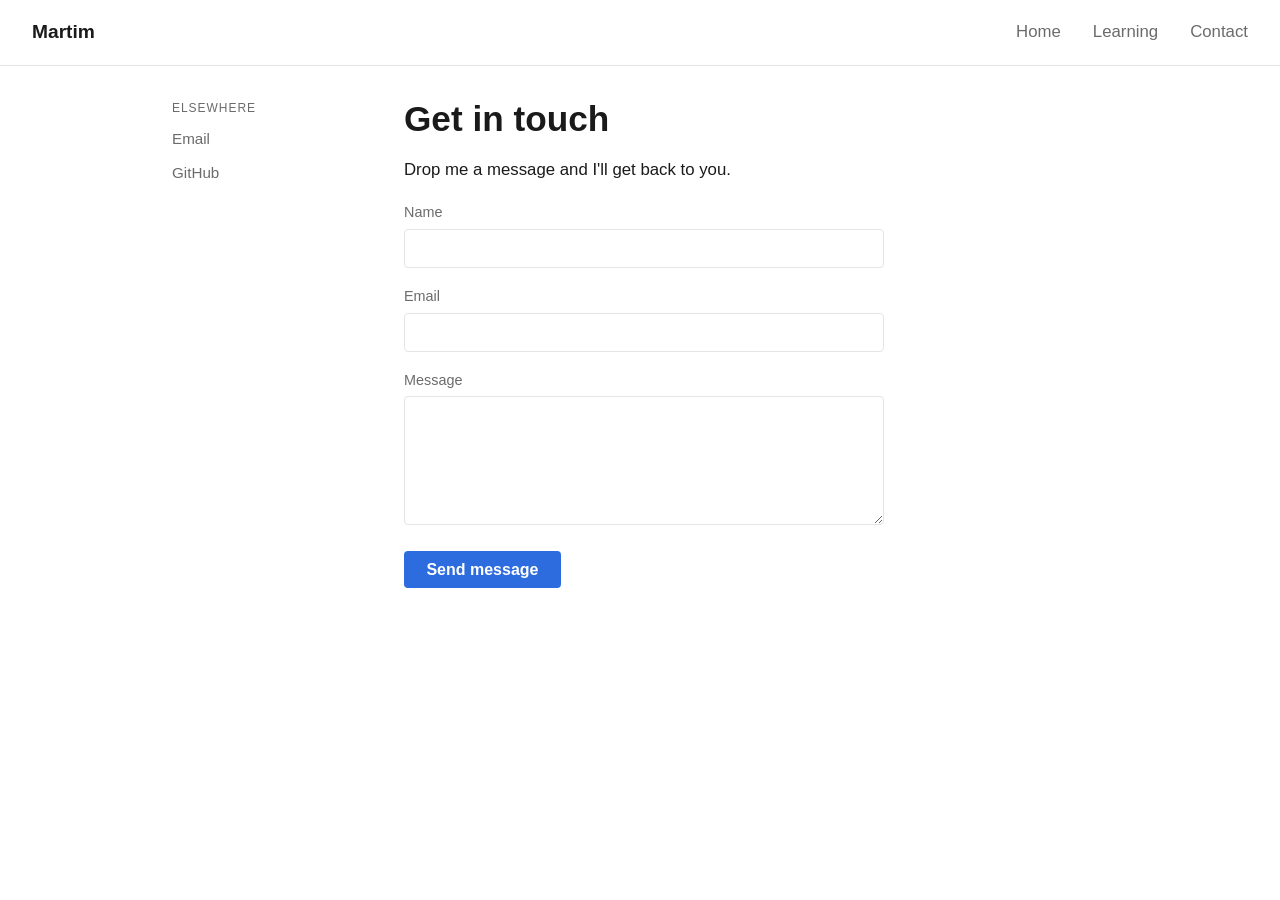
==== contact.html @ a99d15ad "initial website before Bootstrap migration" ====
<!doctype html>
<html lang="en">
  <head>
    <meta charset="UTF-8" />
    <meta name="viewport" content="width=device-width, initial-scale=1.0" />
    <title>Contact — Martim</title>
    <link rel="stylesheet" href="style.css" />
  </head>
  <body>
    <!-- ===== TOP NAV BAR ===== -->
    <header class="site-header">
      <a href="index.html" class="brand">Martim</a>
      <nav class="main-nav">
        <a href="index.html">Home</a>
        <a href="learning.html">Learning</a>
        <a href="contact.html">Contact</a>
      </nav>
    </header>

    <!-- ===== TWO-COLUMN SHELL ===== -->
    <div class="layout">
      <!-- LEFT: other ways to reach me -->
      <aside class="sidebar">
        <p class="sidebar-label">Elsewhere</p>
        <nav class="sidebar-nav">
          <a href="mailto:martimcolour@gmail.com">Email</a>
          <a
            href="https://github.com/MartimLou95"
            rel="noopener"
            target="_blank"
            >GitHub</a
          >
        </nav>
      </aside>

      <!-- RIGHT: the contact form -->
      <main class="content">
        <h1>Get in touch</h1>
        <p>Drop me a message and I'll get back to you.</p>

        <form action="#" method="post" class="contact-form">
          <div class="form-group">
            <label for="name">Name</label>
            <input type="text" id="name" name="name" required />
          </div>

          <div class="form-group">
            <label for="email">Email</label>
            <input type="email" id="email" name="email" required />
          </div>

          <div class="form-group">
            <label for="message">Message</label>
            <textarea id="message" name="message" rows="6" required></textarea>
          </div>

          <button type="submit" class="btn">Send message</button>
        </form>
      </main>
    </div>
  </body>
</html>
---- style.css ----
/* ── 1. Theme variables (light theme for now) ── */
:root {
  --color-bg: #ffffff;
  --color-text: #1a1a1a;
  --color-muted: #6b6b6b;
  --color-accent: #2d6cdf;
  --color-border: #e5e5e5;

  --font-body:
    -apple-system, BlinkMacSystemFont, "Segoe UI", Roboto, sans-serif;

  --space-sm: 0.5rem;
  --space-md: 1rem;
  --space-lg: 2rem;
  --content-width: 720px;
}

/* ── 2. Reset ── */
*,
*::before,
*::after {
  box-sizing: border-box;
  margin: 0;
  padding: 0;
}

/* ── 3. Base ── */
body {
  background-color: var(--color-bg);
  color: var(--color-text);
  font-family: var(--font-body);
  font-size: 1.05rem;
  line-height: 1.7;
}

/* ── 4. Typography ── */
h1 {
  font-size: 2.2rem;
  line-height: 1.2;
  margin-bottom: var(--space-md);
}
h2 {
  font-size: 1.4rem;
  margin-top: var(--space-lg);
  margin-bottom: var(--space-sm);
}

p {
  margin-bottom: var(--space-md);
}

a {
  color: var(--color-accent);
  text-decoration: none;
}
a:hover {
  text-decoration: underline;
}

ul {
  margin-bottom: var(--space-md);
  padding-left: 1.2rem;
}
li {
  margin-bottom: var(--space-sm);
}

/* ── 5. Top navigation bar ── */
.site-header {
  display: flex;
  justify-content: space-between;
  align-items: center;
  padding: var(--space-md) var(--space-lg);
  border-bottom: 1px solid var(--color-border);
}

.brand {
  font-weight: 700;
  font-size: 1.2rem;
  color: var(--color-text);
}

.main-nav {
  display: flex;
  gap: var(--space-lg);
}

.main-nav a {
  color: var(--color-muted);
}

.main-nav a:hover {
  color: var(--color-text);
  text-decoration: none;
}

/* ── 6. Two-column layout shell ── */
.layout {
  display: flex;
  gap: var(--space-lg);
  max-width: 1000px;
  margin: 0 auto;
  padding: var(--space-lg);
}

.sidebar {
  flex: 0 0 200px;
}

.sidebar-nav {
  display: flex;
  flex-direction: column;
  gap: var(--space-sm);
  position: sticky;
  top: var(--space-lg);
}

.sidebar-nav a {
  color: var(--color-muted);
  font-size: 0.95rem;
}

.sidebar-nav a:hover {
  color: var(--color-accent);
  text-decoration: none;
}

.content {
  flex: 1 1 auto;
  min-width: 0;
  max-width: var(--content-width);
}

/* ── 7. Sidebar labels ── */
.sidebar-label {
  font-size: 0.75rem;
  text-transform: uppercase;
  letter-spacing: 0.08em;
  color: var(--color-muted);
  margin-bottom: var(--space-sm);
}

.sidebar-more {
  display: inline-block;
  margin-top: var(--space-md);
  font-size: 0.9rem;
  color: var(--color-accent);
}

/* ── 8. Log entry list ── */
.entry-list {
  list-style: none;
  padding-left: 0;
}

.entry-list li {
  padding: var(--space-sm) 0;
  border-bottom: 1px solid var(--color-border);
  color: var(--color-muted);
}

.entry-list a {
  font-weight: 600;
  color: var(--color-text);
}

.entry-list a:hover {
  color: var(--color-accent);
}

.draft {
  font-size: 0.7rem;
  text-transform: uppercase;
  letter-spacing: 0.06em;
  color: var(--color-muted);
  border: 1px solid var(--color-border);
  border-radius: 3px;
  padding: 1px 6px;
  margin-left: 4px;
}

/* ── 9. Article (single entry) ── */
.entry-meta {
  color: var(--color-muted);
  font-size: 0.9rem;
  margin-bottom: var(--space-lg);
}

.lead {
  font-size: 1.2rem;
  color: var(--color-text);
  margin-bottom: var(--space-lg);
}

blockquote {
  border-left: 3px solid var(--color-accent);
  padding-left: var(--space-md);
  margin: var(--space-lg) 0;
  color: var(--color-muted);
  font-style: italic;
}

.back-link {
  margin-top: var(--space-lg);
  padding-top: var(--space-md);
  border-top: 1px solid var(--color-border);
}

/* ── 10. Images inside articles ── */
.content img {
  display: block;
  max-width: 100%;
  height: auto;
  margin: var(--space-lg) 0;
  border: 1px solid var(--color-border);
  border-radius: var(--radius, 4px);
}

blockquote cite {
  display: block;
  margin-top: var(--space-sm);
  font-style: normal;
  font-size: 0.85rem;
  color: var(--color-muted);
}

.entry-source {
  margin-top: var(--space-lg);
  font-size: 0.85rem;
  color: var(--color-muted);
}

/* ── 11. Contact form ── */
.contact-form {
  max-width: 480px;
}

.form-group {
  margin-bottom: var(--space-md);
}

.form-group label {
  display: block;
  margin-bottom: 4px;
  font-size: 0.9rem;
  color: var(--color-muted);
}

.form-group input,
.form-group textarea {
  width: 100%;
  padding: 0.6rem;
  font-family: inherit;
  font-size: 1rem;
  color: var(--color-text);
  background-color: var(--color-bg);
  border: 1px solid var(--color-border);
  border-radius: 4px;
}

.form-group input:focus,
.form-group textarea:focus {
  outline: none;
  border-color: var(--color-accent);
}

.btn {
  font-family: inherit;
  font-size: 1rem;
  font-weight: 600;
  color: #ffffff;
  background-color: var(--color-accent);
  border: none;
  border-radius: 4px;
  padding: 0.6rem 1.4rem;
  cursor: pointer;
  transition: opacity 0.2s ease;
}

.btn:hover {
  opacity: 0.85;
}

/* ── 12. Responsive: stack and center on small screens ── */
@media (max-width: 720px) {
  .site-header {
    flex-direction: column;
    align-items: center;
    gap: var(--space-sm);
  }

  .layout {
    flex-direction: column;
    align-items: center;
  }

  .sidebar {
    flex: 0 0 auto;
  }

  .sidebar-nav {
    position: static;
    flex-direction: row;
    flex-wrap: wrap;
    justify-content: center;
    gap: var(--space-md);
  }

  .content {
    width: 100%;
    display: flex;
    flex-direction: column;
    align-items: center;
  }

  .contact-form {
    width: 100%;
  }
}

/* ── 13. Accent tick before section headings ── */
.content h2 {
  position: relative;
}

.content h2::before {
  content: "";
  position: absolute;
  left: -1rem;
  top: 0.15em;
  width: 3px;
  height: 0.9em;
  background-color: var(--color-accent);
}
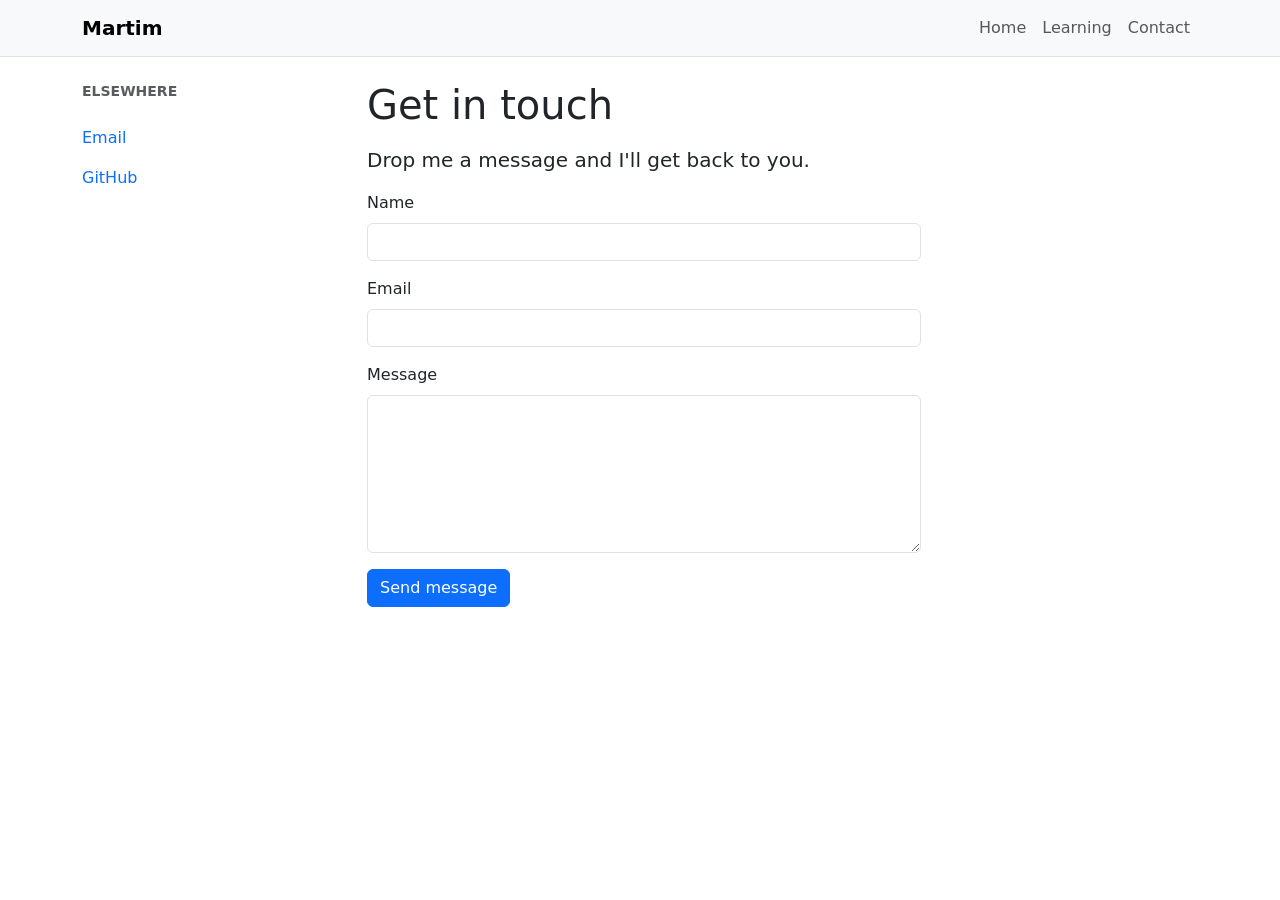
==== commit fbbdb6c5: "Migrate learning, contact and entry pages to Bootstrap; convert sidebars to utilities" ====
--- a/contact.html
+++ b/contact.html
@@ -4,59 +4,87 @@
     <meta charset="UTF-8" />
     <meta name="viewport" content="width=device-width, initial-scale=1.0" />
     <title>Contact — Martim</title>
-    <link rel="stylesheet" href="style.css" />
+    <link
+      href="https://cdn.jsdelivr.net/npm/bootstrap@5.3.3/dist/css/bootstrap.min.css"
+      rel="stylesheet"
+    />
   </head>
   <body>
-    <!-- ===== TOP NAV BAR ===== -->
-    <header class="site-header">
-      <a href="index.html" class="brand">Martim</a>
-      <nav class="main-nav">
-        <a href="index.html">Home</a>
-        <a href="learning.html">Learning</a>
-        <a href="contact.html">Contact</a>
-      </nav>
-    </header>
+    <!-- ===== BOOTSTRAP HAMBURGER NAV ===== -->
+    <nav class="navbar navbar-expand-md bg-light border-bottom">
+      <div class="container">
+        <a class="navbar-brand fw-bold" href="index.html">Martim</a>
+        <button
+          class="navbar-toggler"
+          type="button"
+          data-bs-toggle="collapse"
+          data-bs-target="#mainNav"
+          aria-controls="mainNav"
+          aria-expanded="false"
+          aria-label="Toggle navigation"
+        >
+          <span class="navbar-toggler-icon"></span>
+        </button>
+        <div class="collapse navbar-collapse" id="mainNav">
+          <div class="navbar-nav ms-auto">
+            <a class="nav-link" href="index.html">Home</a>
+            <a class="nav-link" href="learning.html">Learning</a>
+            <a class="nav-link" href="contact.html">Contact</a>
+          </div>
+        </div>
+      </div>
+    </nav>
 
-    <!-- ===== TWO-COLUMN SHELL ===== -->
-    <div class="layout">
-      <!-- LEFT: other ways to reach me -->
-      <aside class="sidebar">
-        <p class="sidebar-label">Elsewhere</p>
-        <nav class="sidebar-nav">
-          <a href="mailto:martimcolour@gmail.com">Email</a>
-          <a
-            href="https://github.com/MartimLou95"
-            rel="noopener"
-            target="_blank"
-            >GitHub</a
-          >
-        </nav>
-      </aside>
+    <!-- ===== GRID SHELL ===== -->
+    <div class="container my-4">
+      <div class="row">
+        <!-- LEFT: other ways to reach me -->
+        <aside class="col-md-3">
+          <p class="text-uppercase text-muted small fw-semibold">Elsewhere</p>
+          <nav class="nav flex-column">
+            <a class="nav-link px-0" href="mailto:martimcolour@gmail.com">Email</a>
+            <a
+              class="nav-link px-0"
+              href="https://github.com/MartimLou95"
+              rel="noopener"
+              target="_blank"
+              >GitHub</a
+            >
+          </nav>
+        </aside>
 
-      <!-- RIGHT: the contact form -->
-      <main class="content">
-        <h1>Get in touch</h1>
-        <p>Drop me a message and I'll get back to you.</p>
+        <!-- RIGHT: the contact form -->
+        <main class="col-md-9">
+          <h1 class="mb-3">Get in touch</h1>
+          <p class="lead">Drop me a message and I'll get back to you.</p>
 
-        <form action="#" method="post" class="contact-form">
-          <div class="form-group">
-            <label for="name">Name</label>
-            <input type="text" id="name" name="name" required />
-          </div>
+          <form action="#" method="post" class="col-md-8">
+            <div class="mb-3">
+              <label for="name" class="form-label">Name</label>
+              <input type="text" id="name" name="name" class="form-control" required />
+            </div>
 
-          <div class="form-group">
-            <label for="email">Email</label>
-            <input type="email" id="email" name="email" required />
-          </div>
+            <div class="mb-3">
+              <label for="email" class="form-label">Email</label>
+              <input type="email" id="email" name="email" class="form-control" required />
+            </div>
 
-          <div class="form-group">
-            <label for="message">Message</label>
-            <textarea id="message" name="message" rows="6" required></textarea>
-          </div>
+            <div class="mb-3">
+              <label for="message" class="form-label">Message</label>
+              <textarea
+                id="message"
+                name="message"
+                rows="6"
+                class="form-control"
+                required
+              ></textarea>
+            </div>
 
-          <button type="submit" class="btn">Send message</button>
-        </form>
-      </main>
+            <button type="submit" class="btn btn-primary">Send message</button>
+          </form>
+        </main>
+      </div>
     </div>
+    <script src="https://cdn.jsdelivr.net/npm/bootstrap@5.3.3/dist/js/bootstrap.bundle.min.js"></script>
   </body>
 </html>
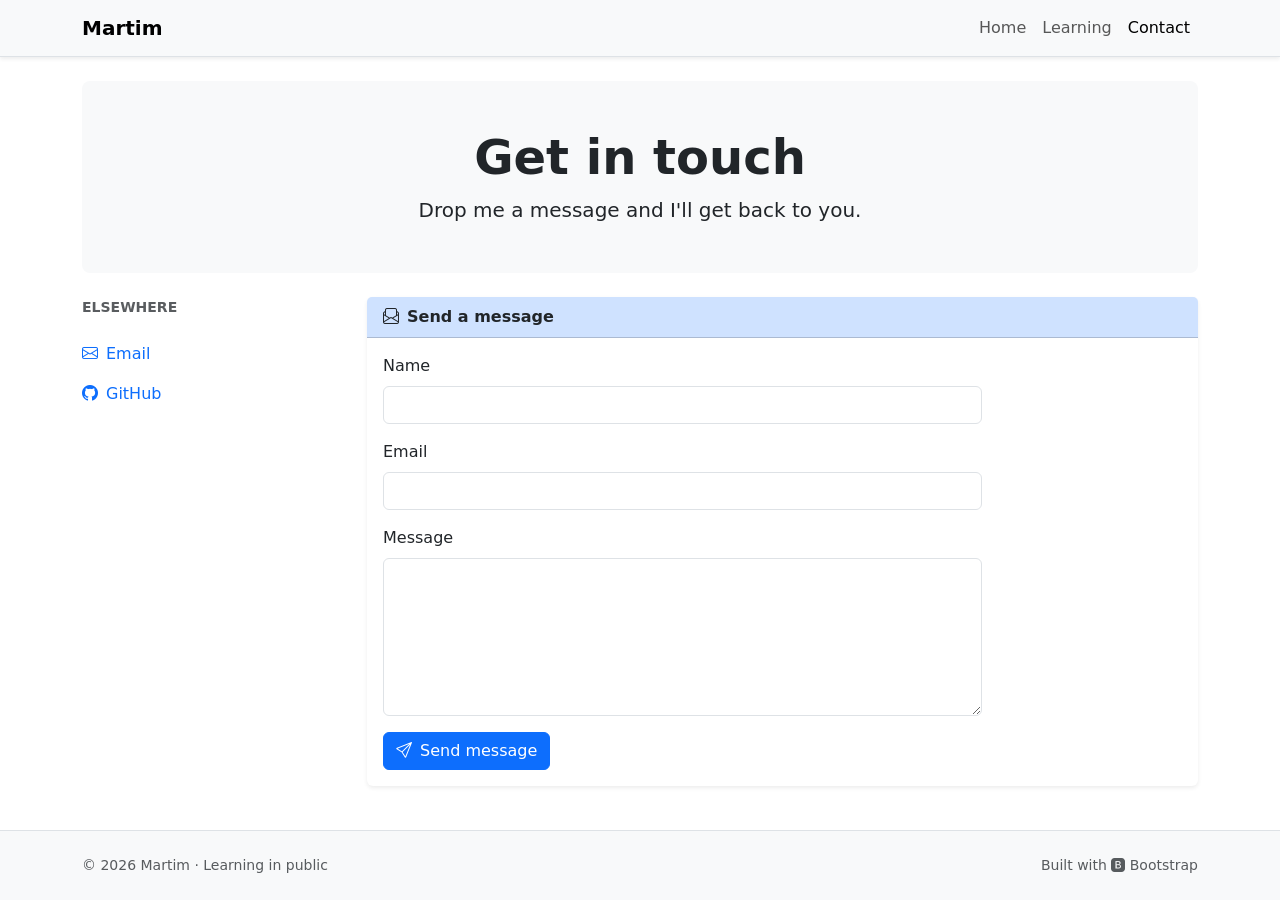
==== commit f6c3f489: "Add modern Bootstrap styling: hero headers, icon cards, sticky navbar, footer" ====
--- a/contact.html
+++ b/contact.html
@@ -8,10 +8,14 @@
       href="https://cdn.jsdelivr.net/npm/bootstrap@5.3.3/dist/css/bootstrap.min.css"
       rel="stylesheet"
     />
+    <link
+      href="https://cdn.jsdelivr.net/npm/bootstrap-icons@1.11.3/font/bootstrap-icons.min.css"
+      rel="stylesheet"
+    />
   </head>
-  <body>
+  <body class="d-flex flex-column min-vh-100">
     <!-- ===== BOOTSTRAP HAMBURGER NAV ===== -->
-    <nav class="navbar navbar-expand-md bg-light border-bottom">
+    <nav class="navbar navbar-expand-md bg-light border-bottom sticky-top shadow-sm">
       <div class="container">
         <a class="navbar-brand fw-bold" href="index.html">Martim</a>
         <button
@@ -29,7 +33,7 @@
           <div class="navbar-nav ms-auto">
             <a class="nav-link" href="index.html">Home</a>
             <a class="nav-link" href="learning.html">Learning</a>
-            <a class="nav-link" href="contact.html">Contact</a>
+            <a class="nav-link active" href="contact.html">Contact</a>
           </div>
         </div>
       </div>
@@ -37,54 +41,78 @@
 
     <!-- ===== GRID SHELL ===== -->
     <div class="container my-4">
+      <!-- HERO HEADER -->
+      <div class="p-4 p-md-5 mb-4 bg-body-tertiary rounded-3 text-center">
+        <h1 class="display-5 fw-bold">Get in touch</h1>
+        <p class="lead mb-0">Drop me a message and I'll get back to you.</p>
+      </div>
+
       <div class="row">
         <!-- LEFT: other ways to reach me -->
         <aside class="col-md-3">
           <p class="text-uppercase text-muted small fw-semibold">Elsewhere</p>
           <nav class="nav flex-column">
-            <a class="nav-link px-0" href="mailto:martimcolour@gmail.com">Email</a>
+            <a class="nav-link px-0" href="mailto:martimcolour@gmail.com">
+              <i class="bi bi-envelope me-2"></i>Email
+            </a>
             <a
               class="nav-link px-0"
               href="https://github.com/MartimLou95"
               rel="noopener"
               target="_blank"
-              >GitHub</a
             >
+              <i class="bi bi-github me-2"></i>GitHub
+            </a>
           </nav>
         </aside>
 
         <!-- RIGHT: the contact form -->
         <main class="col-md-9">
-          <h1 class="mb-3">Get in touch</h1>
-          <p class="lead">Drop me a message and I'll get back to you.</p>
+          <section class="card border-0 shadow-sm">
+            <div class="card-header bg-primary-subtle fw-semibold">
+              <i class="bi bi-envelope-paper me-2"></i>Send a message
+            </div>
+            <div class="card-body">
+              <form action="#" method="post" class="col-md-9">
+                <div class="mb-3">
+                  <label for="name" class="form-label">Name</label>
+                  <input type="text" id="name" name="name" class="form-control" required />
+                </div>
 
-          <form action="#" method="post" class="col-md-8">
-            <div class="mb-3">
-              <label for="name" class="form-label">Name</label>
-              <input type="text" id="name" name="name" class="form-control" required />
+                <div class="mb-3">
+                  <label for="email" class="form-label">Email</label>
+                  <input type="email" id="email" name="email" class="form-control" required />
+                </div>
+
+                <div class="mb-3">
+                  <label for="message" class="form-label">Message</label>
+                  <textarea
+                    id="message"
+                    name="message"
+                    rows="6"
+                    class="form-control"
+                    required
+                  ></textarea>
+                </div>
+
+                <button type="submit" class="btn btn-primary">
+                  <i class="bi bi-send me-2"></i>Send message
+                </button>
+              </form>
             </div>
-
-            <div class="mb-3">
-              <label for="email" class="form-label">Email</label>
-              <input type="email" id="email" name="email" class="form-control" required />
-            </div>
-
-            <div class="mb-3">
-              <label for="message" class="form-label">Message</label>
-              <textarea
-                id="message"
-                name="message"
-                rows="6"
-                class="form-control"
-                required
-              ></textarea>
-            </div>
-
-            <button type="submit" class="btn btn-primary">Send message</button>
-          </form>
+          </section>
         </main>
       </div>
     </div>
+
+    <!-- ===== FOOTER ===== -->
+    <footer class="bg-body-tertiary border-top py-4 mt-auto">
+      <div class="container d-flex flex-column flex-sm-row justify-content-between align-items-center gap-2 text-muted small">
+        <span>© 2026 Martim · Learning in public</span>
+        <span>Built with <i class="bi bi-bootstrap-fill"></i> Bootstrap</span>
+      </div>
+    </footer>
+
     <script src="https://cdn.jsdelivr.net/npm/bootstrap@5.3.3/dist/js/bootstrap.bundle.min.js"></script>
   </body>
 </html>
